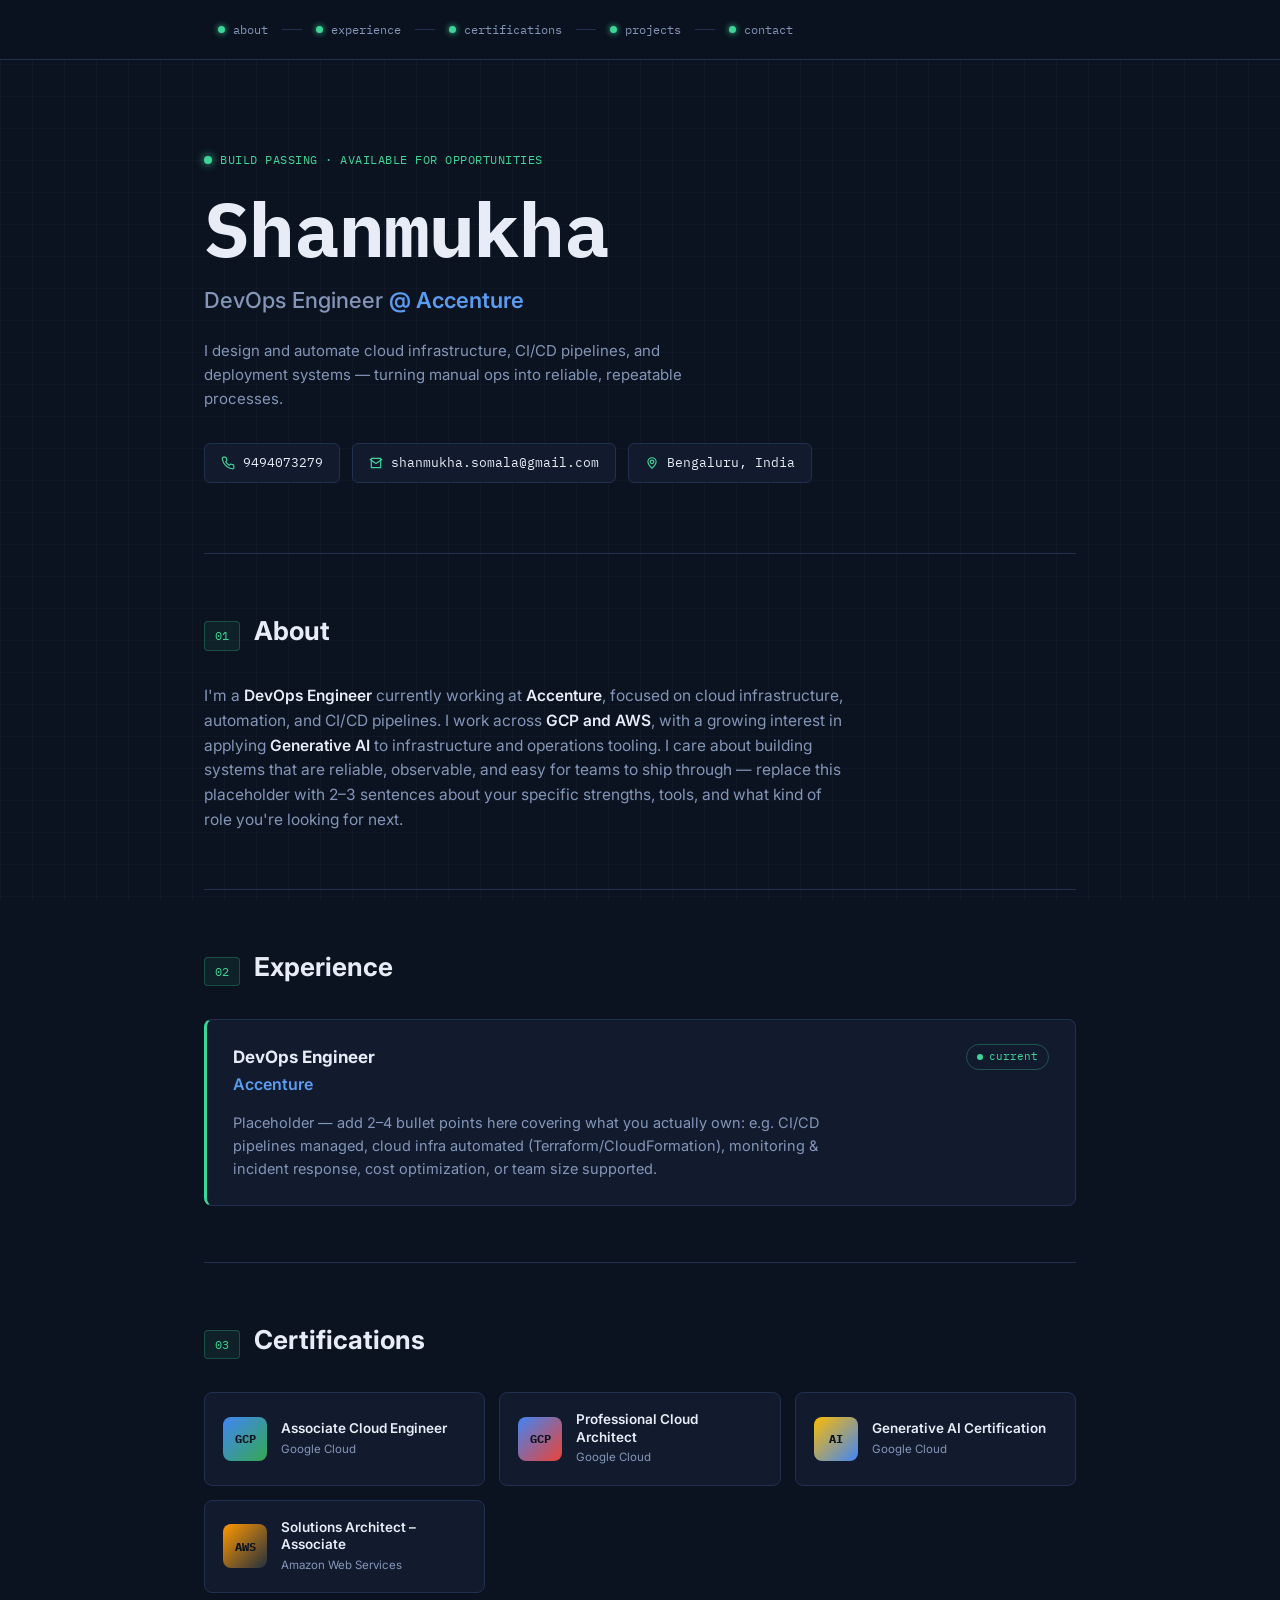
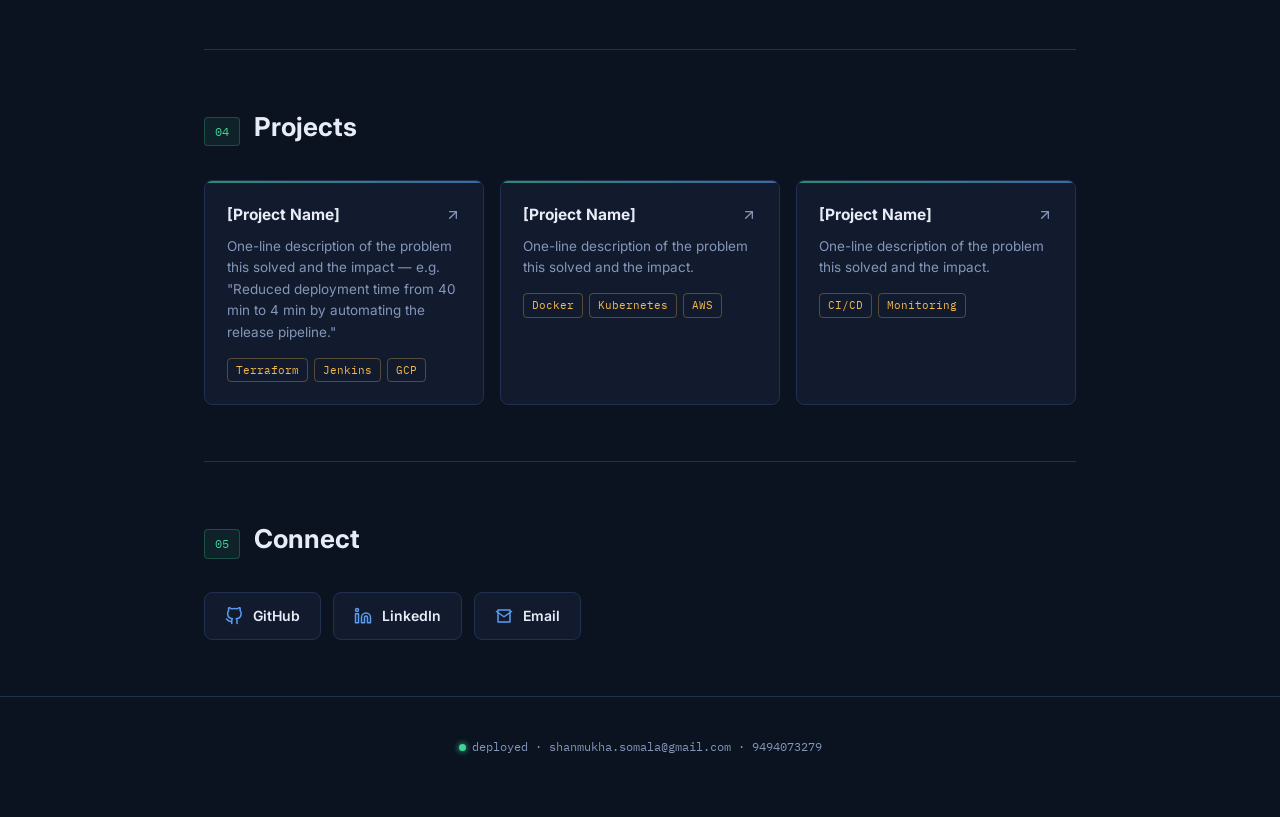
==== NewPortfolio/index.html @ bcd11b14 "NewPortfolio" ====
<!DOCTYPE html>
<html lang="en">
<head>
<meta charset="UTF-8">
<meta name="viewport" content="width=device-width, initial-scale=1.0">
<title>Shanmukha - DevOps Engineer</title>
<link rel="preconnect" href="https://fonts.googleapis.com">
<link href="https://fonts.googleapis.com/css2?family=IBM+Plex+Mono:wght@400;500;600;700&family=Inter:wght@400;500;600;700;800&display=swap" rel="stylesheet">
<link rel="stylesheet" href="style.css">
</head>
<body>

<div class="bg-grid"></div>

<nav class="pipeline-nav">
  <div class="pipeline-track">
    <a class="pipe-stage" href="#about"><span class="pipe-dot"></span>about</a>
    <span class="pipe-connector"></span>
    <a class="pipe-stage" href="#experience"><span class="pipe-dot"></span>experience</a>
    <span class="pipe-connector"></span>
    <a class="pipe-stage" href="#certifications"><span class="pipe-dot"></span>certifications</a>
    <span class="pipe-connector"></span>
    <a class="pipe-stage" href="#projects"><span class="pipe-dot"></span>projects</a>
    <span class="pipe-connector"></span>
    <a class="pipe-stage" href="#contact"><span class="pipe-dot"></span>contact</a>
  </div>
</nav>

<div class="wrap">

  <!-- HERO -->
  <section class="hero" style="border-top:none;">
    <div class="status-line"><span class="dot"></span>BUILD PASSING · AVAILABLE FOR OPPORTUNITIES</div>
    <h1 class="name">Shanmukha</h1>
    <div class="role">DevOps Engineer <span class="highlight">@ Accenture</span></div>
    <p class="tagline">I design and automate cloud infrastructure, CI/CD pipelines, and deployment systems — turning manual ops into reliable, repeatable processes.</p>

    <div class="contact-row">
      <a class="contact-chip" href="tel:+919494073279">
        <svg viewBox="0 0 24 24" fill="none" stroke-width="2" stroke-linecap="round" stroke-linejoin="round"><path d="M22 16.92v3a2 2 0 0 1-2.18 2 19.79 19.79 0 0 1-8.63-3.07 19.5 19.5 0 0 1-6-6 19.79 19.79 0 0 1-3.07-8.67A2 2 0 0 1 4.11 2h3a2 2 0 0 1 2 1.72c.127.96.361 1.903.7 2.81a2 2 0 0 1-.45 2.11L8.09 9.91a16 16 0 0 0 6 6l1.27-1.27a2 2 0 0 1 2.11-.45c.907.339 1.85.573 2.81.7A2 2 0 0 1 22 16.92z"></path></svg>
        9494073279
      </a>
      <a class="contact-chip email-link" href="https://mail.google.com/mail/?view=cm&fs=1&to=shanmukha.somala@gmail.com" target="_blank" rel="noopener">
        <svg viewBox="0 0 24 24" fill="none" stroke-width="2" stroke-linecap="round" stroke-linejoin="round"><path d="M4 4h16v16H4z"></path><path d="M22 6l-10 7L2 6"></path></svg>
        shanmukha.somala@gmail.com
      </a>
      <a class="contact-chip" href="#contact">
        <svg viewBox="0 0 24 24" fill="none" stroke-width="2" stroke-linecap="round" stroke-linejoin="round"><circle cx="12" cy="10" r="3"></circle><path d="M12 21s-7-6.1-7-11a7 7 0 0 1 14 0c0 4.9-7 11-7 11z"></path></svg>
        Bengaluru, India
      </a>
    </div>
  </section>

  <!-- ABOUT -->
  <section id="about">
    <div class="section-head">
      <span class="section-tag">01</span>
      <h2 class="section-title">About</h2>
    </div>
    <p class="about-text">
      I'm a <strong>DevOps Engineer</strong> currently working at <strong>Accenture</strong>, focused on cloud infrastructure, automation, and CI/CD pipelines. I work across <strong>GCP and AWS</strong>, with a growing interest in applying <strong>Generative AI</strong> to infrastructure and operations tooling. I care about building systems that are reliable, observable, and easy for teams to ship through — replace this placeholder with 2–3 sentences about your specific strengths, tools, and what kind of role you're looking for next.
    </p>
  </section>

  <!-- EXPERIENCE -->
  <section id="experience">
    <div class="section-head">
      <span class="section-tag">02</span>
      <h2 class="section-title">Experience</h2>
    </div>
    <div class="exp-card">
      <div class="exp-top">
        <div>
          <div class="exp-role">DevOps Engineer</div>
          <div class="exp-org">Accenture</div>
        </div>
        <div class="exp-badge"><span class="dot"></span>current</div>
      </div>
      <p class="exp-desc">
        Placeholder — add 2–4 bullet points here covering what you actually own: e.g. CI/CD pipelines managed, cloud infra automated (Terraform/CloudFormation), monitoring & incident response, cost optimization, or team size supported.
      </p>
    </div>
  </section>

  <!-- CERTIFICATIONS -->
  <section id="certifications">
    <div class="section-head">
      <span class="section-tag">03</span>
      <h2 class="section-title">Certifications</h2>
    </div>
    <div class="cert-grid">

      <div class="cert-card">
        <div class="cert-badge" style="background:linear-gradient(135deg,#4285F4,#34A853);">GCP</div>
        <div>
          <div class="cert-name">Associate Cloud Engineer</div>
          <div class="cert-issuer">Google Cloud</div>
        </div>
      </div>

      <div class="cert-card">
        <div class="cert-badge" style="background:linear-gradient(135deg,#4285F4,#EA4335);">GCP</div>
        <div>
          <div class="cert-name">Professional Cloud Architect</div>
          <div class="cert-issuer">Google Cloud</div>
        </div>
      </div>

      <div class="cert-card">
        <div class="cert-badge" style="background:linear-gradient(135deg,#FBBC05,#4285F4);">AI</div>
        <div>
          <div class="cert-name">Generative AI Certification</div>
          <div class="cert-issuer">Google Cloud</div>
        </div>
      </div>

      <div class="cert-card">
        <div class="cert-badge" style="background:linear-gradient(135deg,#FF9900,#232F3E);">AWS</div>
        <div>
          <div class="cert-name">Solutions Architect – Associate</div>
          <div class="cert-issuer">Amazon Web Services</div>
        </div>
      </div>

    </div>
    <!-- <p class="placeholder-note">Note: I used simple monogram badges instead of the official provider logos to keep this file dependency-free and avoid trademark logo usage. Swap in the real cert badge images/logos from your credential emails if you'd like the authentic look — happy to wire that up if you share the image files.</p> -->
  </section>

  <!-- PROJECTS -->
  <section id="projects">
    <div class="section-head">
      <span class="section-tag">04</span>
      <h2 class="section-title">Projects</h2>
    </div>
    <div class="project-grid">
      <a class="project-card" href="https://github.com/your-username/project-one" target="_blank" rel="noopener">
        <div class="project-top">
          <div class="project-name">[Project Name]</div>
          <svg class="project-link-icon" viewBox="0 0 24 24" fill="none" stroke-width="2" stroke-linecap="round" stroke-linejoin="round"><path d="M7 17L17 7"></path><path d="M7 7h10v10"></path></svg>
        </div>
        <p class="project-desc">One-line description of the problem this solved and the impact — e.g. "Reduced deployment time from 40 min to 4 min by automating the release pipeline."</p>
        <div class="project-stack">
          <span class="stack-pill">Terraform</span>
          <span class="stack-pill">Jenkins</span>
          <span class="stack-pill">GCP</span>
        </div>
      </a>
      <a class="project-card" href="https://github.com/your-username/project-two" target="_blank" rel="noopener">
        <div class="project-top">
          <div class="project-name">[Project Name]</div>
          <svg class="project-link-icon" viewBox="0 0 24 24" fill="none" stroke-width="2" stroke-linecap="round" stroke-linejoin="round"><path d="M7 17L17 7"></path><path d="M7 7h10v10"></path></svg>
        </div>
        <p class="project-desc">One-line description of the problem this solved and the impact.</p>
        <div class="project-stack">
          <span class="stack-pill">Docker</span>
          <span class="stack-pill">Kubernetes</span>
          <span class="stack-pill">AWS</span>
        </div>
      </a>
      <a class="project-card" href="https://github.com/your-username/project-three" target="_blank" rel="noopener">
        <div class="project-top">
          <div class="project-name">[Project Name]</div>
          <svg class="project-link-icon" viewBox="0 0 24 24" fill="none" stroke-width="2" stroke-linecap="round" stroke-linejoin="round"><path d="M7 17L17 7"></path><path d="M7 7h10v10"></path></svg>
        </div>
        <p class="project-desc">One-line description of the problem this solved and the impact.</p>
        <div class="project-stack">
          <span class="stack-pill">CI/CD</span>
          <span class="stack-pill">Monitoring</span>
        </div>
      </a>
    </div>
    <!-- <p class="placeholder-note">These are placeholder project cards — the whole card links out to GitHub. Replace the href on each card (currently github.com/your-username/...) with your real repo URLs, plus the names, descriptions, and stack pills.</p> -->
  </section>

  <!-- CONTACT / SOCIALS -->
  <section id="contact">
    <div class="section-head">
      <span class="section-tag">05</span>
      <h2 class="section-title">Connect</h2>
    </div>
    <div class="social-row">
      <a class="social-chip" href="https://github.com/" target="_blank" rel="noopener">
        <svg viewBox="0 0 24 24" fill="none" stroke-width="2" stroke-linecap="round" stroke-linejoin="round"><path d="M9 19c-5 1.5-5-2.5-7-3m14 6v-3.87a3.37 3.37 0 0 0-.94-2.61c3.14-.35 6.44-1.54 6.44-7A5.44 5.44 0 0 0 20 4.77 5.07 5.07 0 0 0 19.91 1S18.73.65 16 2.48a13.38 13.38 0 0 0-7 0C6.27.65 5.09 1 5.09 1A5.07 5.07 0 0 0 5 4.77a5.44 5.44 0 0 0-1.5 3.78c0 5.42 3.3 6.61 6.44 7A3.37 3.37 0 0 0 9 18.13V22"></path></svg>
        GitHub
      </a>
      <a class="social-chip" href="https://linkedin.com/" target="_blank" rel="noopener">
        <svg viewBox="0 0 24 24" fill="none" stroke-width="2" stroke-linecap="round" stroke-linejoin="round"><path d="M16 8a6 6 0 0 1 6 6v7h-4v-7a2 2 0 0 0-2-2 2 2 0 0 0-2 2v7h-4v-7a6 6 0 0 1 6-6z"></path><rect x="2" y="9" width="4" height="12"></rect><circle cx="4" cy="4" r="2"></circle></svg>
        LinkedIn
      </a>
      <a class="social-chip email-link" href="https://mail.google.com/mail/?view=cm&fs=1&to=shanmukha@gmail.com" target="_blank" rel="noopener">
        <svg viewBox="0 0 24 24" fill="none" stroke-width="2" stroke-linecap="round" stroke-linejoin="round"><path d="M4 4h16v16H4z"></path><path d="M22 6l-10 7L2 6"></path></svg>
        Email
      </a>
    </div>
    <!-- <p class="placeholder-note">Replace the GitHub / LinkedIn links above with your actual profile URLs.</p> -->
  </section>

</div>

<footer>
  <div class="wrap">
    <div class="footer-status"><span class="dot"></span>deployed · shanmukha.somala@gmail.com · 9494073279</div>
  </div>
</footer>


<script>
  // On phones, use mailto: (opens the native mail app).
  // On desktop, keep the Gmail web compose link (most desktop users
  // don't have a mail app configured, but do have Gmail in browser).
  (function () {
    var isMobile = /Android|iPhone|iPad|iPod/i.test(navigator.userAgent);
    if (isMobile) {
      document.querySelectorAll('.email-link').forEach(function (link) {
        link.setAttribute('href', 'mailto:shanmukha@gmail.com');
        link.removeAttribute('target');
      });
    }
  })();
</script>
</body>
</html>
---- NewPortfolio/style.css ----
:root{
    --bg: #0B1220;
    --panel: #121B2E;
    --panel-2: #16213A;
    --line: #223050;
    --text: #E7ECF6;
    --muted: #8496B8;
    --green: #3ED598;
    --amber: #F2B84B;
    --blue: #5B9CF0;
    --mono: 'IBM Plex Mono', monospace;
    --sans: 'Inter', sans-serif;
  }
  *{ box-sizing:border-box; margin:0; padding:0; }
  html{ scroll-behavior:smooth; }
  body{
    background:var(--bg);
    color:var(--text);
    font-family:var(--sans);
    line-height:1.6;
    -webkit-font-smoothing:antialiased;
  }
  a{ color:inherit; text-decoration:none; }
  .wrap{ max-width:920px; margin:0 auto; padding:0 24px; }

  /* background grid texture */
  .bg-grid{
    position:fixed; inset:0; z-index:-1;
    background-image:
      linear-gradient(rgba(255,255,255,0.025) 1px, transparent 1px),
      linear-gradient(90deg, rgba(255,255,255,0.025) 1px, transparent 1px);
    background-size: 32px 32px;
  }

  /* ---------- Pipeline Nav ---------- */
  .pipeline-nav{
    position:sticky; top:0; z-index:50;
    background:rgba(11,18,32,0.9);
    backdrop-filter:blur(8px);
    border-bottom:1px solid var(--line);
  }
  .pipeline-track{
    display:flex; align-items:center; gap:0;
    overflow-x:auto;
    padding:14px 24px;
    max-width:920px; margin:0 auto;
    font-family:var(--mono);
    font-size:12px;
  }
  .pipe-stage{
    display:flex; align-items:center; gap:8px;
    padding:6px 14px;
    white-space:nowrap;
    color:var(--muted);
    border-radius:4px;
    transition:color .2s, background .2s;
  }
  .pipe-stage:hover{ color:var(--text); background:var(--panel-2); }
  .pipe-dot{ width:7px; height:7px; border-radius:50%; background:var(--green); box-shadow:0 0 6px var(--green); flex-shrink:0; }
  .pipe-connector{ width:20px; height:1px; background:var(--line); flex-shrink:0; }

  /* ---------- Hero ---------- */
  .hero{ padding:90px 0 70px; }
  .status-line{
    font-family:var(--mono); font-size:12px; color:var(--green);
    display:flex; align-items:center; gap:8px; margin-bottom:22px;
    letter-spacing:0.5px;
  }
  .status-line .dot{ width:8px; height:8px; border-radius:50%; background:var(--green); box-shadow:0 0 8px var(--green); animation:pulse 2s infinite; }
  @keyframes pulse{ 0%,100%{opacity:1;} 50%{opacity:0.4;} }

  h1.name{
    font-family:var(--mono);
    font-size:clamp(42px, 8vw, 76px);
    font-weight:700;
    letter-spacing:-1px;
    line-height:1;
    color:var(--text);
  }
  .role{
    margin-top:16px;
    font-size:clamp(18px,3vw,22px);
    color:var(--muted);
    font-weight:500;
  }
  .role .highlight{ color:var(--blue); font-weight:600; }

  .tagline{
    margin-top:20px;
    max-width:520px;
    color:var(--muted);
    font-size:15px;
  }

  .contact-row{
    display:flex; flex-wrap:wrap; gap:12px;
    margin-top:32px;
  }
  .contact-chip{
    display:flex; align-items:center; gap:8px;
    background:var(--panel);
    border:1px solid var(--line);
    padding:9px 16px;
    border-radius:6px;
    font-size:13px;
    font-family:var(--mono);
    color:var(--text);
    transition:border-color .2s, transform .2s;
  }
  .contact-chip:hover{ border-color:var(--green); transform:translateY(-2px); }
  .contact-chip svg{ width:14px; height:14px; stroke:var(--green); flex-shrink:0; }

  /* ---------- Section shell ---------- */
  section{ padding:56px 0; border-top:1px solid var(--line); }
  .section-head{
    display:flex; align-items:baseline; gap:14px;
    margin-bottom:32px;
  }
  .section-tag{
    font-family:var(--mono); font-size:12px; color:var(--green);
    background:rgba(62,213,152,0.08);
    border:1px solid rgba(62,213,152,0.25);
    padding:4px 10px; border-radius:4px;
  }
  .section-title{ font-size:26px; font-weight:700; }

  /* ---------- About ---------- */
  .about-text{ color:var(--muted); font-size:15.5px; max-width:640px; }
  .about-text strong{ color:var(--text); font-weight:600; }

  /* ---------- Experience ---------- */
  .exp-card{
    background:var(--panel);
    border:1px solid var(--line);
    border-left:3px solid var(--green);
    border-radius:8px;
    padding:24px 26px;
  }
  .exp-top{ display:flex; justify-content:space-between; align-items:flex-start; flex-wrap:wrap; gap:10px; }
  .exp-role{ font-size:17px; font-weight:700; }
  .exp-org{ color:var(--blue); font-weight:600; }
  .exp-badge{
    font-family:var(--mono); font-size:11px; color:var(--green);
    border:1px solid rgba(62,213,152,0.3);
    padding:3px 10px; border-radius:20px;
    display:flex; align-items:center; gap:6px;
  }
  .exp-badge .dot{ width:6px; height:6px; border-radius:50%; background:var(--green); }
  .exp-desc{ margin-top:14px; color:var(--muted); font-size:14.5px; max-width:600px; }

  /* ---------- Certifications ---------- */
  .cert-grid{
    display:grid;
    grid-template-columns:repeat(auto-fit, minmax(210px,1fr));
    gap:14px;
  }
  .cert-card{
    background:var(--panel);
    border:1px solid var(--line);
    border-radius:8px;
    padding:18px;
    display:flex; align-items:center; gap:14px;
    transition:border-color .2s, transform .2s;
  }
  .cert-card:hover{ transform:translateY(-3px); border-color:var(--line); }
  .cert-badge{
    width:44px; height:44px; border-radius:8px; flex-shrink:0;
    display:flex; align-items:center; justify-content:center;
    font-family:var(--mono); font-weight:700; font-size:12px;
    color:#0B1220;
  }
  .cert-name{ font-size:13.5px; font-weight:600; line-height:1.3; }
  .cert-issuer{ font-size:11.5px; color:var(--muted); margin-top:2px; }

  /* ---------- Projects ---------- */
  .project-grid{
    display:grid;
    grid-template-columns:repeat(auto-fit, minmax(260px,1fr));
    gap:16px;
  }
  .project-card{
    background:var(--panel);
    border:1px solid var(--line);
    border-radius:8px;
    padding:22px;
    position:relative;
    overflow:hidden;
    display:block;
    transition:border-color .2s, transform .2s, background .2s;
  }
  .project-card::before{
    content:"";
    position:absolute; top:0; left:0; right:0; height:2px;
    background:linear-gradient(90deg, var(--green), var(--blue));
    opacity:0.6;
  }
  .project-card:hover{
    border-color:var(--green);
    transform:translateY(-3px);
    background:var(--panel-2);
  }
  .project-top{ display:flex; align-items:center; justify-content:space-between; gap:10px; }
  .project-name{ font-weight:700; font-size:15.5px; }
  .project-link-icon{ width:16px; height:16px; stroke:var(--muted); flex-shrink:0; transition:stroke .2s, transform .2s; }
  .project-card:hover .project-link-icon{ stroke:var(--green); transform:translate(2px,-2px); }
  .project-desc{ margin-top:8px; color:var(--muted); font-size:13.5px; }
  .project-stack{ margin-top:14px; display:flex; flex-wrap:wrap; gap:6px; }
  .stack-pill{
    font-family:var(--mono); font-size:10.5px; color:var(--amber);
    border:1px solid rgba(242,184,75,0.3);
    padding:3px 8px; border-radius:4px;
  }
  .placeholder-note{
    margin-top:20px; font-size:12.5px; color:var(--muted);
    font-family:var(--mono); border-left:2px solid var(--amber); padding-left:10px;
  }

  /* ---------- Socials / Footer ---------- */
  .social-row{ display:flex; flex-wrap:wrap; gap:12px; }
  .social-chip{
    display:flex; align-items:center; gap:10px;
    background:var(--panel); border:1px solid var(--line);
    padding:12px 20px; border-radius:8px;
    font-size:14px; font-weight:600;
    transition:border-color .2s, transform .2s;
  }
  .social-chip:hover{ border-color:var(--blue); transform:translateY(-2px); }
  .social-chip svg{ width:18px; height:18px; stroke:var(--blue); }

  footer{
    border-top:1px solid var(--line);
    padding:40px 0 60px;
    text-align:center;
  }
  .footer-status{
    font-family:var(--mono); font-size:12px; color:var(--muted);
  }
  .footer-status .dot{ width:7px; height:7px; border-radius:50%; background:var(--green); display:inline-block; margin-right:6px; box-shadow:0 0 6px var(--green); }

  @media(max-width:600px){
    .hero{ padding:60px 0 40px; }
    section{ padding:44px 0; }
  }
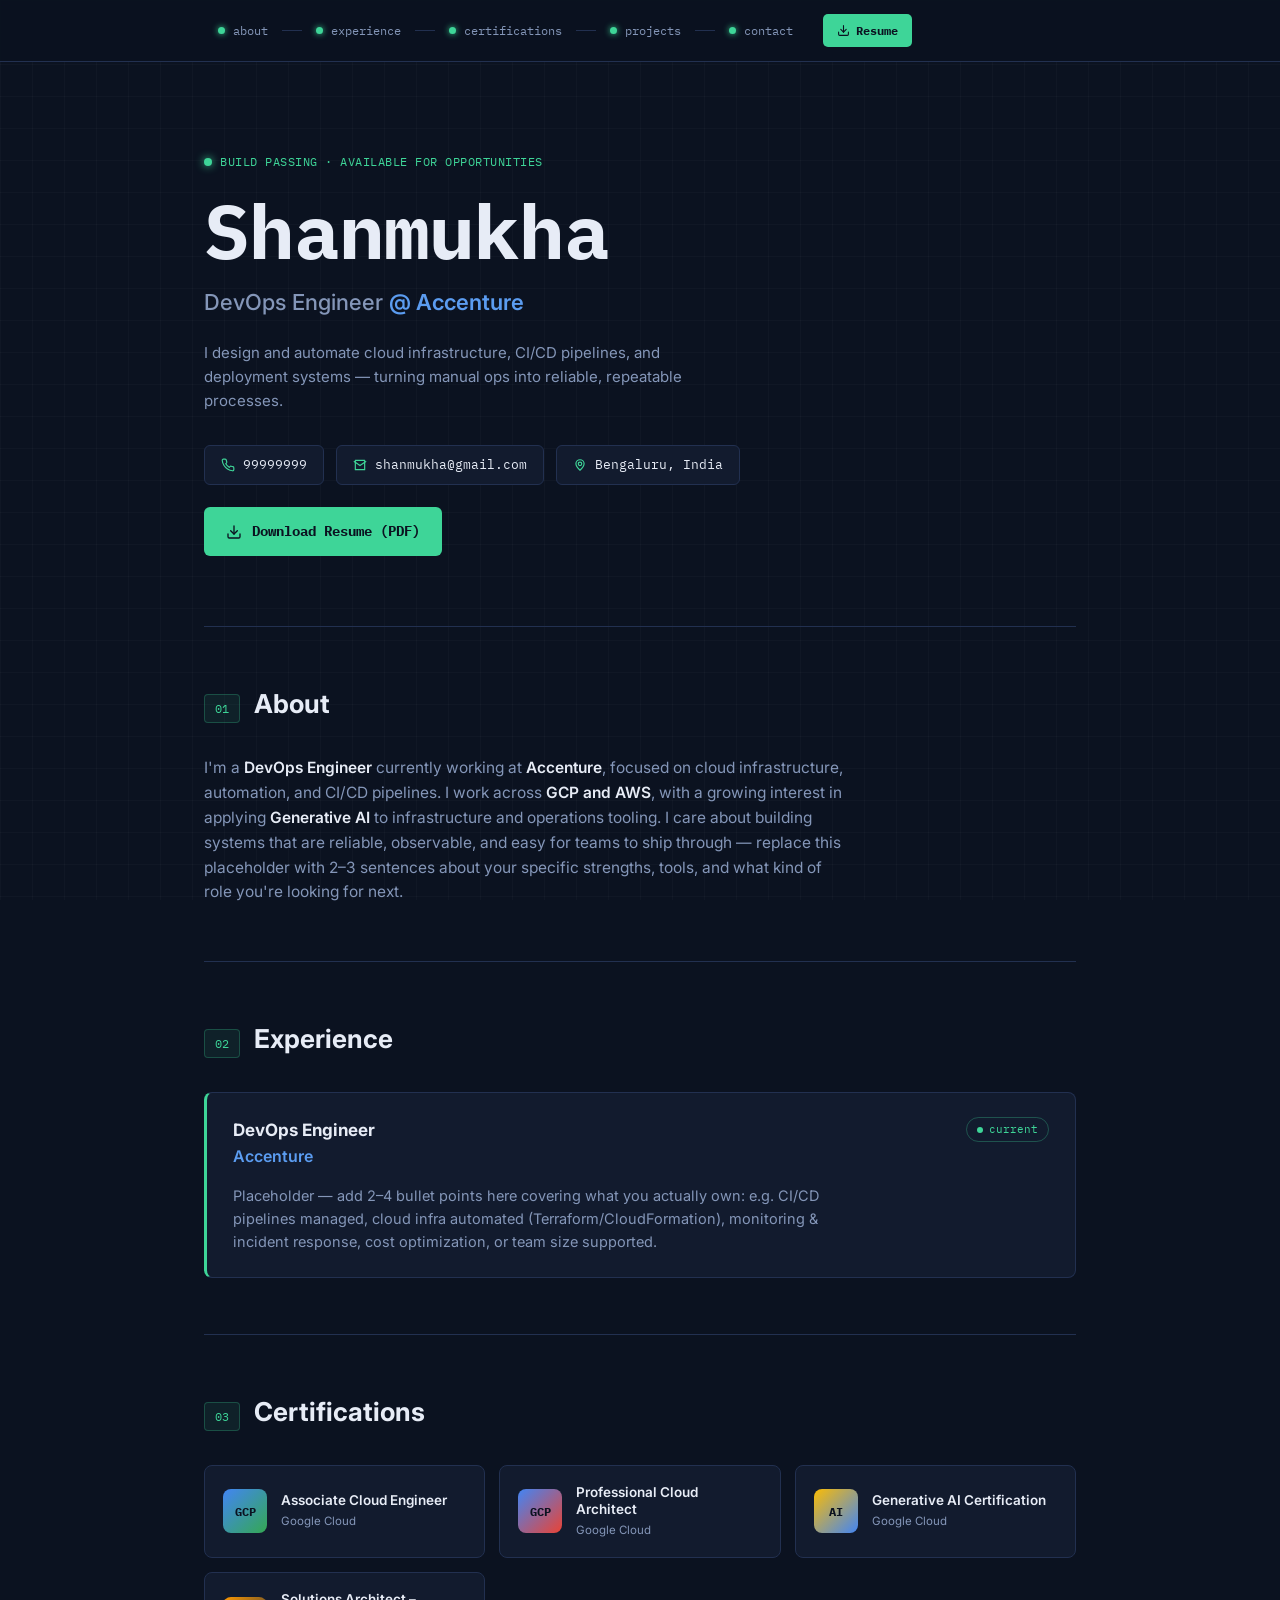
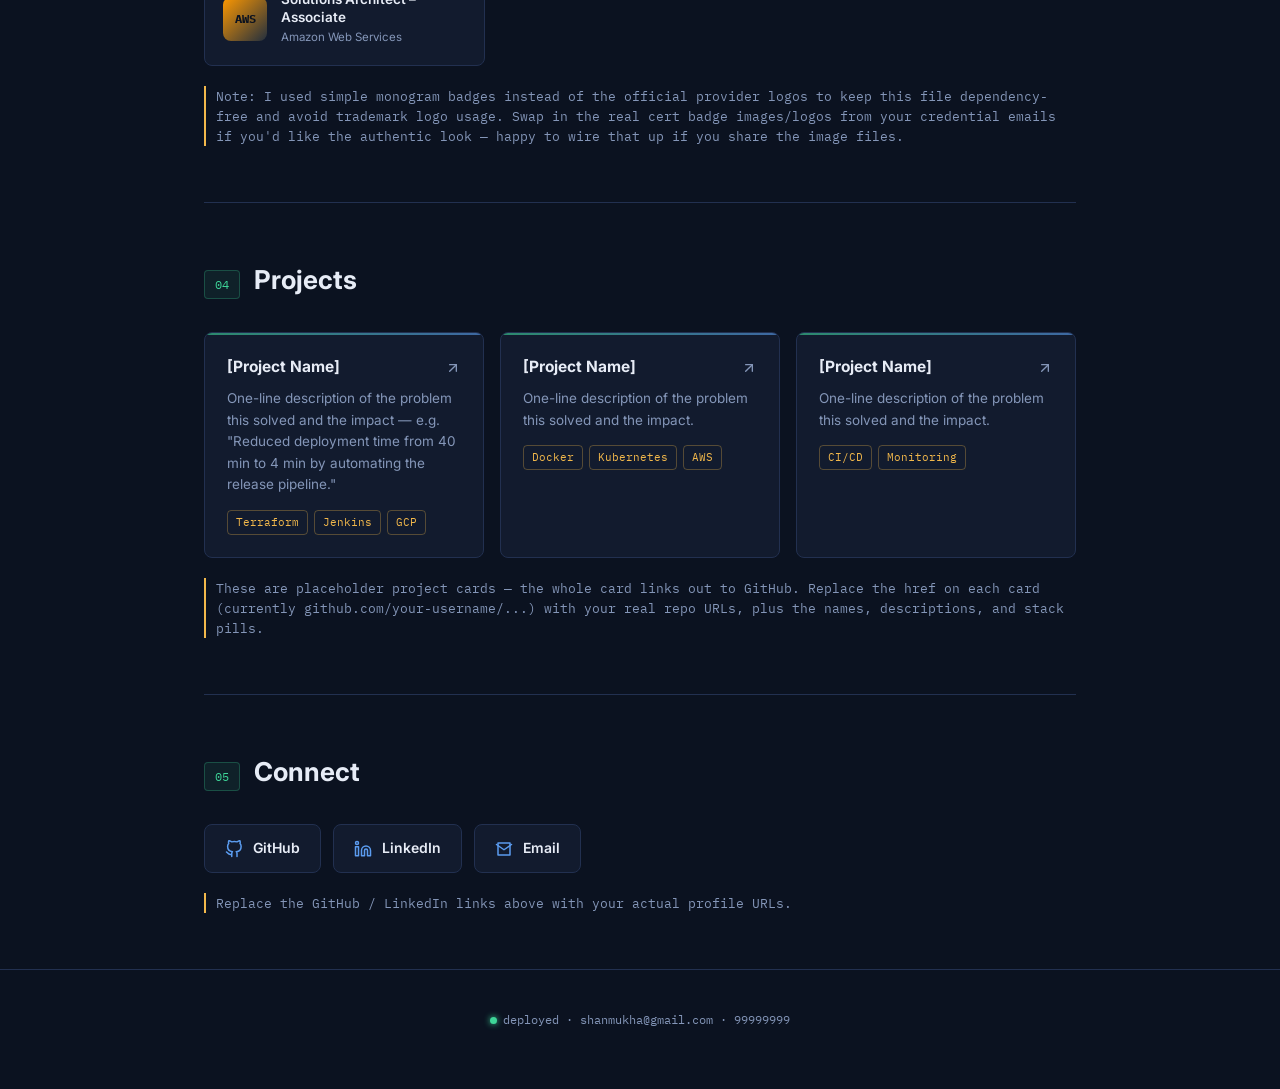
==== commit 6f190c8e: "day2TerraformLearnings" ====
--- a/NewPortfolio/index.html
+++ b/NewPortfolio/index.html
@@ -3,7 +3,7 @@
 <head>
 <meta charset="UTF-8">
 <meta name="viewport" content="width=device-width, initial-scale=1.0">
-<title>Shanmukha - DevOps Engineer</title>
+<title>Shanmukha — DevOps Engineer</title>
 <link rel="preconnect" href="https://fonts.googleapis.com">
 <link href="https://fonts.googleapis.com/css2?family=IBM+Plex+Mono:wght@400;500;600;700&family=Inter:wght@400;500;600;700;800&display=swap" rel="stylesheet">
 <link rel="stylesheet" href="style.css">
@@ -23,6 +23,10 @@
     <a class="pipe-stage" href="#projects"><span class="pipe-dot"></span>projects</a>
     <span class="pipe-connector"></span>
     <a class="pipe-stage" href="#contact"><span class="pipe-dot"></span>contact</a>
+    <a class="nav-resume-btn" href="Shanmukha_DevOps_Resume.pdf" download>
+      <svg viewBox="0 0 24 24" fill="none" stroke-width="2" stroke-linecap="round" stroke-linejoin="round"><path d="M21 15v4a2 2 0 0 1-2 2H5a2 2 0 0 1-2-2v-4"></path><polyline points="7 10 12 15 17 10"></polyline><line x1="12" y1="15" x2="12" y2="3"></line></svg>
+      <span>Resume</span>
+    </a>
   </div>
 </nav>
 
@@ -36,19 +40,24 @@
     <p class="tagline">I design and automate cloud infrastructure, CI/CD pipelines, and deployment systems — turning manual ops into reliable, repeatable processes.</p>
 
     <div class="contact-row">
-      <a class="contact-chip" href="tel:+919494073279">
+      <a class="contact-chip" href="tel:+919999999999">
         <svg viewBox="0 0 24 24" fill="none" stroke-width="2" stroke-linecap="round" stroke-linejoin="round"><path d="M22 16.92v3a2 2 0 0 1-2.18 2 19.79 19.79 0 0 1-8.63-3.07 19.5 19.5 0 0 1-6-6 19.79 19.79 0 0 1-3.07-8.67A2 2 0 0 1 4.11 2h3a2 2 0 0 1 2 1.72c.127.96.361 1.903.7 2.81a2 2 0 0 1-.45 2.11L8.09 9.91a16 16 0 0 0 6 6l1.27-1.27a2 2 0 0 1 2.11-.45c.907.339 1.85.573 2.81.7A2 2 0 0 1 22 16.92z"></path></svg>
-        9494073279
-      </a>
-      <a class="contact-chip email-link" href="https://mail.google.com/mail/?view=cm&fs=1&to=shanmukha.somala@gmail.com" target="_blank" rel="noopener">
+        99999999
+      </a>
+      <a class="contact-chip email-link" href="https://mail.google.com/mail/?view=cm&fs=1&to=shanmukha@gmail.com" target="_blank" rel="noopener">
         <svg viewBox="0 0 24 24" fill="none" stroke-width="2" stroke-linecap="round" stroke-linejoin="round"><path d="M4 4h16v16H4z"></path><path d="M22 6l-10 7L2 6"></path></svg>
-        shanmukha.somala@gmail.com
+        shanmukha@gmail.com
       </a>
       <a class="contact-chip" href="#contact">
         <svg viewBox="0 0 24 24" fill="none" stroke-width="2" stroke-linecap="round" stroke-linejoin="round"><circle cx="12" cy="10" r="3"></circle><path d="M12 21s-7-6.1-7-11a7 7 0 0 1 14 0c0 4.9-7 11-7 11z"></path></svg>
         Bengaluru, India
       </a>
     </div>
+
+    <a class="resume-cta" href="Shanmukha_DevOps_Resume.pdf" download>
+      <svg viewBox="0 0 24 24" fill="none" stroke-width="2" stroke-linecap="round" stroke-linejoin="round"><path d="M21 15v4a2 2 0 0 1-2 2H5a2 2 0 0 1-2-2v-4"></path><polyline points="7 10 12 15 17 10"></polyline><line x1="12" y1="15" x2="12" y2="3"></line></svg>
+      Download Resume (PDF)
+    </a>
   </section>
 
   <!-- ABOUT -->
@@ -123,7 +132,7 @@
       </div>
 
     </div>
-    <!-- <p class="placeholder-note">Note: I used simple monogram badges instead of the official provider logos to keep this file dependency-free and avoid trademark logo usage. Swap in the real cert badge images/logos from your credential emails if you'd like the authentic look — happy to wire that up if you share the image files.</p> -->
+    <p class="placeholder-note">Note: I used simple monogram badges instead of the official provider logos to keep this file dependency-free and avoid trademark logo usage. Swap in the real cert badge images/logos from your credential emails if you'd like the authentic look — happy to wire that up if you share the image files.</p>
   </section>
 
   <!-- PROJECTS -->
@@ -169,7 +178,7 @@
         </div>
       </a>
     </div>
-    <!-- <p class="placeholder-note">These are placeholder project cards — the whole card links out to GitHub. Replace the href on each card (currently github.com/your-username/...) with your real repo URLs, plus the names, descriptions, and stack pills.</p> -->
+    <p class="placeholder-note">These are placeholder project cards — the whole card links out to GitHub. Replace the href on each card (currently github.com/your-username/...) with your real repo URLs, plus the names, descriptions, and stack pills.</p>
   </section>
 
   <!-- CONTACT / SOCIALS -->
@@ -192,14 +201,14 @@
         Email
       </a>
     </div>
-    <!-- <p class="placeholder-note">Replace the GitHub / LinkedIn links above with your actual profile URLs.</p> -->
+    <p class="placeholder-note">Replace the GitHub / LinkedIn links above with your actual profile URLs.</p>
   </section>
 
 </div>
 
 <footer>
   <div class="wrap">
-    <div class="footer-status"><span class="dot"></span>deployed · shanmukha.somala@gmail.com · 9494073279</div>
+    <div class="footer-status"><span class="dot"></span>deployed · shanmukha@gmail.com · 99999999</div>
   </div>
 </footer>
 
--- a/NewPortfolio/style.css
+++ b/NewPortfolio/style.css
@@ -59,6 +59,40 @@
   .pipe-dot{ width:7px; height:7px; border-radius:50%; background:var(--green); box-shadow:0 0 6px var(--green); flex-shrink:0; }
   .pipe-connector{ width:20px; height:1px; background:var(--line); flex-shrink:0; }
 
+  .nav-resume-btn{
+    display:flex; align-items:center; gap:6px;
+    margin-left:16px;
+    background:var(--green);
+    color:#0B1220;
+    font-weight:700;
+    padding:7px 14px;
+    border-radius:5px;
+    white-space:nowrap;
+    transition:transform .15s, box-shadow .15s;
+  }
+  .nav-resume-btn svg{ width:13px; height:13px; stroke:#0B1220; }
+  .nav-resume-btn:hover{ transform:translateY(-1px); box-shadow:0 4px 14px rgba(62,213,152,0.35); }
+
+  .resume-cta{
+    display:inline-flex; align-items:center; gap:10px;
+    margin-top:22px;
+    background:var(--green);
+    color:#0B1220;
+    font-family:var(--mono);
+    font-weight:700;
+    font-size:14px;
+    padding:13px 22px;
+    border-radius:6px;
+    box-shadow:0 0 0 rgba(62,213,152,0);
+    transition:transform .18s, box-shadow .18s;
+  }
+  .resume-cta svg{ width:16px; height:16px; stroke:#0B1220; }
+  .resume-cta:hover{ transform:translateY(-2px); box-shadow:0 8px 22px rgba(62,213,152,0.35); }
+
+  @media(max-width:640px){
+    .nav-resume-btn span{ display:none; }
+  }
+
   /* ---------- Hero ---------- */
   .hero{ padding:90px 0 70px; }
   .status-line{
